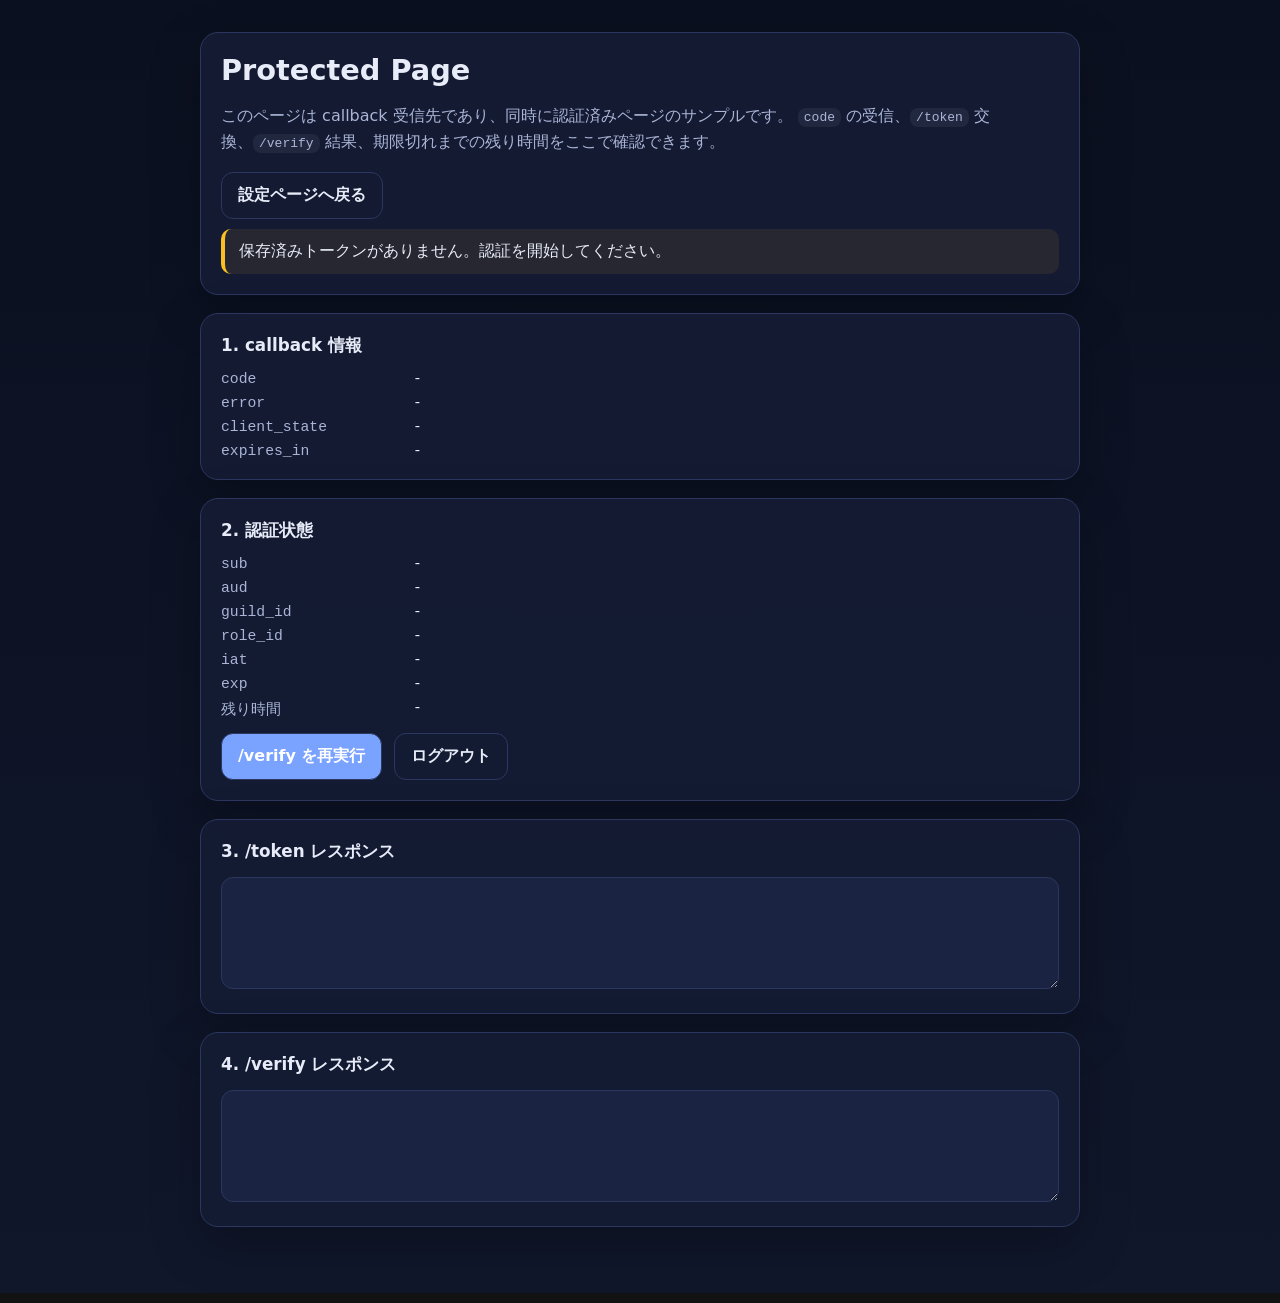
==== protected.html @ 15026aa2 "OAuth2テストサイトの構成を変更" ====
<!DOCTYPE html>
<html lang="ja">
<head>
  <meta charset="UTF-8" />
  <meta name="viewport" content="width=device-width, initial-scale=1.0" />
  <title>Protected Page - Wplaceoki OAuth2 Test</title>
  <link rel="stylesheet" href="./style.css" />
</head>
<body>
  <div class="wrap">
    <div class="card">
      <h1>Protected Page</h1>
      <p>
        このページは callback 受信先であり、同時に認証済みページのサンプルです。
        <code>code</code> の受信、<code>/token</code> 交換、<code>/verify</code> 結果、期限切れまでの残り時間をここで確認できます。
      </p>
      <div class="row">
        <a class="button-link secondary" href="./index.html">設定ページへ戻る</a>
      </div>
      <div id="pageStatus" class="status warn">初期化中...</div>
    </div>

    <div class="card">
      <h2>1. callback 情報</h2>
      <div class="kv mono">
        <div>code</div><div id="codeValue">-</div>
        <div>error</div><div id="errorValue">-</div>
        <div>client_state</div><div id="clientStateValue">-</div>
        <div>expires_in</div><div id="expiresInValue">-</div>
      </div>
    </div>

    <div class="card">
      <h2>2. 認証状態</h2>
      <div class="kv mono">
        <div>sub</div><div id="subValue">-</div>
        <div>aud</div><div id="audValue">-</div>
        <div>guild_id</div><div id="guildValue">-</div>
        <div>role_id</div><div id="roleValue">-</div>
        <div>iat</div><div id="iatValue">-</div>
        <div>exp</div><div id="expValue">-</div>
        <div>残り時間</div><div id="remainingValue">-</div>
      </div>
      <div class="row" style="margin-top: 14px;">
        <button id="reverifyBtn" type="button">/verify を再実行</button>
        <button id="logoutBtn" type="button" class="secondary">ログアウト</button>
      </div>
    </div>

    <div class="card">
      <h2>3. /token レスポンス</h2>
      <textarea id="tokenOutput" class="mono" readonly></textarea>
    </div>

    <div class="card">
      <h2>4. /verify レスポンス</h2>
      <textarea id="verifyOutput" class="mono" readonly></textarea>
    </div>

    <div class="card" id="protectedContentCard" style="display: none;">
      <h2>5. 保護された内容</h2>
      <p>
        ここが、認証に成功し、有効期限内のみ表示される保護コンテンツのサンプルです。
      </p>
      <div class="status ok">
        トークンが有効なので閲覧可能です。
      </div>
    </div>
  </div>

  <script>
    const STATE_KEY = "wplaceoki-oauth-test-state";
    const TOKEN_KEY = "wplaceoki-oauth-test-token";
    const TOKEN_RESPONSE_KEY = "wplaceoki-oauth-test-token-response";

    const authBase = "https://oauth2.wplaceoki.com";
    const redirectUri = location.href.split("?")[0].split("#")[0];

    const els = {
      pageStatus: document.getElementById("pageStatus"),
      codeValue: document.getElementById("codeValue"),
      errorValue: document.getElementById("errorValue"),
      clientStateValue: document.getElementById("clientStateValue"),
      expiresInValue: document.getElementById("expiresInValue"),

      subValue: document.getElementById("subValue"),
      audValue: document.getElementById("audValue"),
      guildValue: document.getElementById("guildValue"),
      roleValue: document.getElementById("roleValue"),
      iatValue: document.getElementById("iatValue"),
      expValue: document.getElementById("expValue"),
      remainingValue: document.getElementById("remainingValue"),

      tokenOutput: document.getElementById("tokenOutput"),
      verifyOutput: document.getElementById("verifyOutput"),
      reverifyBtn: document.getElementById("reverifyBtn"),
      logoutBtn: document.getElementById("logoutBtn"),
      protectedContentCard: document.getElementById("protectedContentCard")
    };

    let currentClaims = null;
    let timerId = null;

    function setStatus(type, text) {
      els.pageStatus.className = `status ${type}`.trim();
      els.pageStatus.textContent = text;
    }

    function parseQuery() {
      const url = new URL(location.href);
      return {
        code: url.searchParams.get("code") || "",
        error: url.searchParams.get("error") || "",
        clientState: url.searchParams.get("client_state") || "",
        expiresIn: url.searchParams.get("expires_in") || ""
      };
    }

    function renderQueryInfo() {
      const q = parseQuery();
      els.codeValue.textContent = q.code || "-";
      els.errorValue.textContent = q.error || "-";
      els.clientStateValue.textContent = q.clientState || "-";
      els.expiresInValue.textContent = q.expiresIn || "-";
    }

    function formatUnixTime(sec) {
      if (!sec) return "-";
      return new Date(sec * 1000).toLocaleString("ja-JP");
    }

    function formatRemaining(sec) {
      if (sec <= 0) return "期限切れ";
      const h = Math.floor(sec / 3600);
      const m = Math.floor((sec % 3600) / 60);
      const s = sec % 60;
      return `${h}時間 ${m}分 ${s}秒`;
    }

    function setProtectedVisible(visible) {
      els.protectedContentCard.style.display = visible ? "" : "none";
    }

    function renderClaims(claims) {
      currentClaims = claims;
      els.subValue.textContent = claims.sub || "-";
      els.audValue.textContent = claims.aud || "-";
      els.guildValue.textContent = claims.guild_id || "-";
      els.roleValue.textContent = claims.role_id || "-";
      els.iatValue.textContent = formatUnixTime(claims.iat);
      els.expValue.textContent = formatUnixTime(claims.exp);
      updateRemaining();
    }

    function clearClaims() {
      currentClaims = null;
      els.subValue.textContent = "-";
      els.audValue.textContent = "-";
      els.guildValue.textContent = "-";
      els.roleValue.textContent = "-";
      els.iatValue.textContent = "-";
      els.expValue.textContent = "-";
      els.remainingValue.textContent = "-";
    }

    function updateRemaining() {
      if (!currentClaims || !currentClaims.exp) {
        els.remainingValue.textContent = "-";
        return;
      }

      const now = Math.floor(Date.now() / 1000);
      const remain = currentClaims.exp - now;
      els.remainingValue.textContent = formatRemaining(remain);

      if (remain <= 0) {
        localStorage.removeItem(TOKEN_KEY);
        localStorage.removeItem(TOKEN_RESPONSE_KEY);
        clearInterval(timerId);
        clearClaims();
        setProtectedVisible(false);
        setStatus("err", "トークンの有効期限が切れました。再認証してください。");
      }
    }

    async function exchangeCode(code) {
      setStatus("warn", "/token を呼び出しています...");

      const res = await fetch(`${authBase}/token`, {
        method: "POST",
        headers: { "Content-Type": "application/json" },
        body: JSON.stringify({
          code,
          redirect_uri: redirectUri
        })
      });

      const data = await res.json();
      els.tokenOutput.value = JSON.stringify(data, null, 2);

      if (!data.ok) {
        setProtectedVisible(false);
        setStatus("err", `/token 失敗: ${data.error || res.status}`);
        return false;
      }

      localStorage.setItem(TOKEN_KEY, data.access_token || "");
      localStorage.setItem(TOKEN_RESPONSE_KEY, JSON.stringify(data));
      return true;
    }

    async function verifyToken() {
      const token = localStorage.getItem(TOKEN_KEY) || "";

      if (!token) {
        setProtectedVisible(false);
        clearClaims();
        setStatus("warn", "保存済みトークンがありません。認証を開始してください。");
        return false;
      }

      const res = await fetch(`${authBase}/verify`, {
        headers: {
          "Authorization": `Bearer ${token}`
        }
      });

      const data = await res.json();
      els.verifyOutput.value = JSON.stringify(data, null, 2);

      if (!data.ok || !data.claims) {
        localStorage.removeItem(TOKEN_KEY);
        localStorage.removeItem(TOKEN_RESPONSE_KEY);
        clearClaims();
        setProtectedVisible(false);
        setStatus("err", `トークンが無効です: ${data.error || res.status}`);
        return false;
      }

      renderClaims(data.claims);
      setProtectedVisible(true);
      setStatus("ok", "トークンは有効です。保護ページを利用できます。");

      clearInterval(timerId);
      timerId = setInterval(updateRemaining, 1000);
      return true;
    }

    async function processPage() {
      renderQueryInfo();

      const q = parseQuery();
      const expectedState = localStorage.getItem(STATE_KEY) || "";

      if (q.error) {
        setProtectedVisible(false);
        setStatus("err", `認証失敗: ${q.error}`);
        return;
      }

      if (q.code) {
        if (!q.clientState || !expectedState || q.clientState !== expectedState) {
          setProtectedVisible(false);
          setStatus("err", "client_state が一致しません。");
          return;
        }

        const exchanged = await exchangeCode(q.code);
        if (!exchanged) {
          return;
        }

        history.replaceState({}, "", redirectUri);
      }

      const tokenResponseRaw = localStorage.getItem(TOKEN_RESPONSE_KEY);
      if (tokenResponseRaw) {
        try {
          els.tokenOutput.value = JSON.stringify(JSON.parse(tokenResponseRaw), null, 2);
        } catch {
          els.tokenOutput.value = tokenResponseRaw;
        }
      }

      await verifyToken();
    }

    function logout() {
      localStorage.removeItem(TOKEN_KEY);
      localStorage.removeItem(TOKEN_RESPONSE_KEY);
      localStorage.removeItem(STATE_KEY);
      clearInterval(timerId);
      clearClaims();
      setProtectedVisible(false);
      els.tokenOutput.value = "";
      els.verifyOutput.value = "";
      history.replaceState({}, "", redirectUri);
      renderQueryInfo();
      setStatus("warn", "ログアウトしました。");
    }

    els.reverifyBtn.addEventListener("click", verifyToken);
    els.logoutBtn.addEventListener("click", logout);

    processPage();
  </script>
</body>
</html>
---- style.css ----
:root {
  color-scheme: dark;
  --bg: #0b1020;
  --panel: #141c33;
  --panel-2: #1a2442;
  --text: #e8ecf8;
  --muted: #aab5d6;
  --accent: #7aa2ff;
  --ok: #4ade80;
  --warn: #fbbf24;
  --err: #f87171;
  --border: #2b375f;
}

* {
  box-sizing: border-box;
}

body {
  margin: 0;
  font-family: system-ui, -apple-system, BlinkMacSystemFont, "Segoe UI", sans-serif;
  background: linear-gradient(180deg, #0b1020 0%, #10172b 100%);
  color: var(--text);
  min-height: 100vh;
}

.wrap {
  max-width: 920px;
  margin: 0 auto;
  padding: 32px 20px 48px;
}

.card {
  background: rgba(20, 28, 51, 0.92);
  border: 1px solid var(--border);
  border-radius: 18px;
  padding: 20px;
  box-shadow: 0 18px 50px rgba(0, 0, 0, 0.25);
  margin-bottom: 18px;
}

h1,
h2 {
  margin: 0 0 14px;
}

h1 {
  font-size: 1.8rem;
}

h2 {
  font-size: 1.05rem;
  color: var(--text);
}

p,
li {
  line-height: 1.65;
  color: var(--muted);
}

.grid {
  display: grid;
  grid-template-columns: repeat(auto-fit, minmax(260px, 1fr));
  gap: 16px;
}

label {
  display: block;
  font-size: 0.92rem;
  font-weight: 600;
  margin-bottom: 8px;
  color: var(--text);
}

input,
textarea {
  width: 100%;
  background: var(--panel-2);
  color: var(--text);
  border: 1px solid var(--border);
  border-radius: 12px;
  padding: 12px 14px;
  font: inherit;
}

textarea {
  min-height: 112px;
  resize: vertical;
}

.row {
  display: flex;
  gap: 12px;
  flex-wrap: wrap;
}

button,
.button-link {
  appearance: none;
  border: 1px solid var(--border);
  background: var(--accent);
  color: white;
  border-radius: 12px;
  padding: 12px 16px;
  font: inherit;
  font-weight: 700;
  cursor: pointer;
  text-decoration: none;
  display: inline-block;
}

button.secondary,
.button-link.secondary {
  background: transparent;
  color: var(--text);
}

.mono {
  font-family: ui-monospace, SFMono-Regular, Menlo, Consolas, monospace;
  font-size: 0.92rem;
  word-break: break-all;
}

.status {
  border-left: 4px solid var(--accent);
  padding: 12px 14px;
  border-radius: 10px;
  background: rgba(122, 162, 255, 0.08);
  margin-top: 10px;
  white-space: pre-wrap;
}

.status.ok {
  border-left-color: var(--ok);
  background: rgba(74, 222, 128, 0.08);
}

.status.warn {
  border-left-color: var(--warn);
  background: rgba(251, 191, 36, 0.08);
}

.status.err {
  border-left-color: var(--err);
  background: rgba(248, 113, 113, 0.08);
}

code {
  background: rgba(255, 255, 255, 0.06);
  border-radius: 8px;
  padding: 2px 6px;
}

.small {
  font-size: 0.92rem;
}

.kv {
  display: grid;
  grid-template-columns: 180px 1fr;
  gap: 8px 12px;
  align-items: start;
}

.kv > div:nth-child(odd) {
  color: var(--muted);
  font-size: 0.92rem;
}

.list {
  margin: 0;
  padding-left: 1.2rem;
}

@media (max-width: 640px) {
  .kv {
    grid-template-columns: 1fr;
  }
}
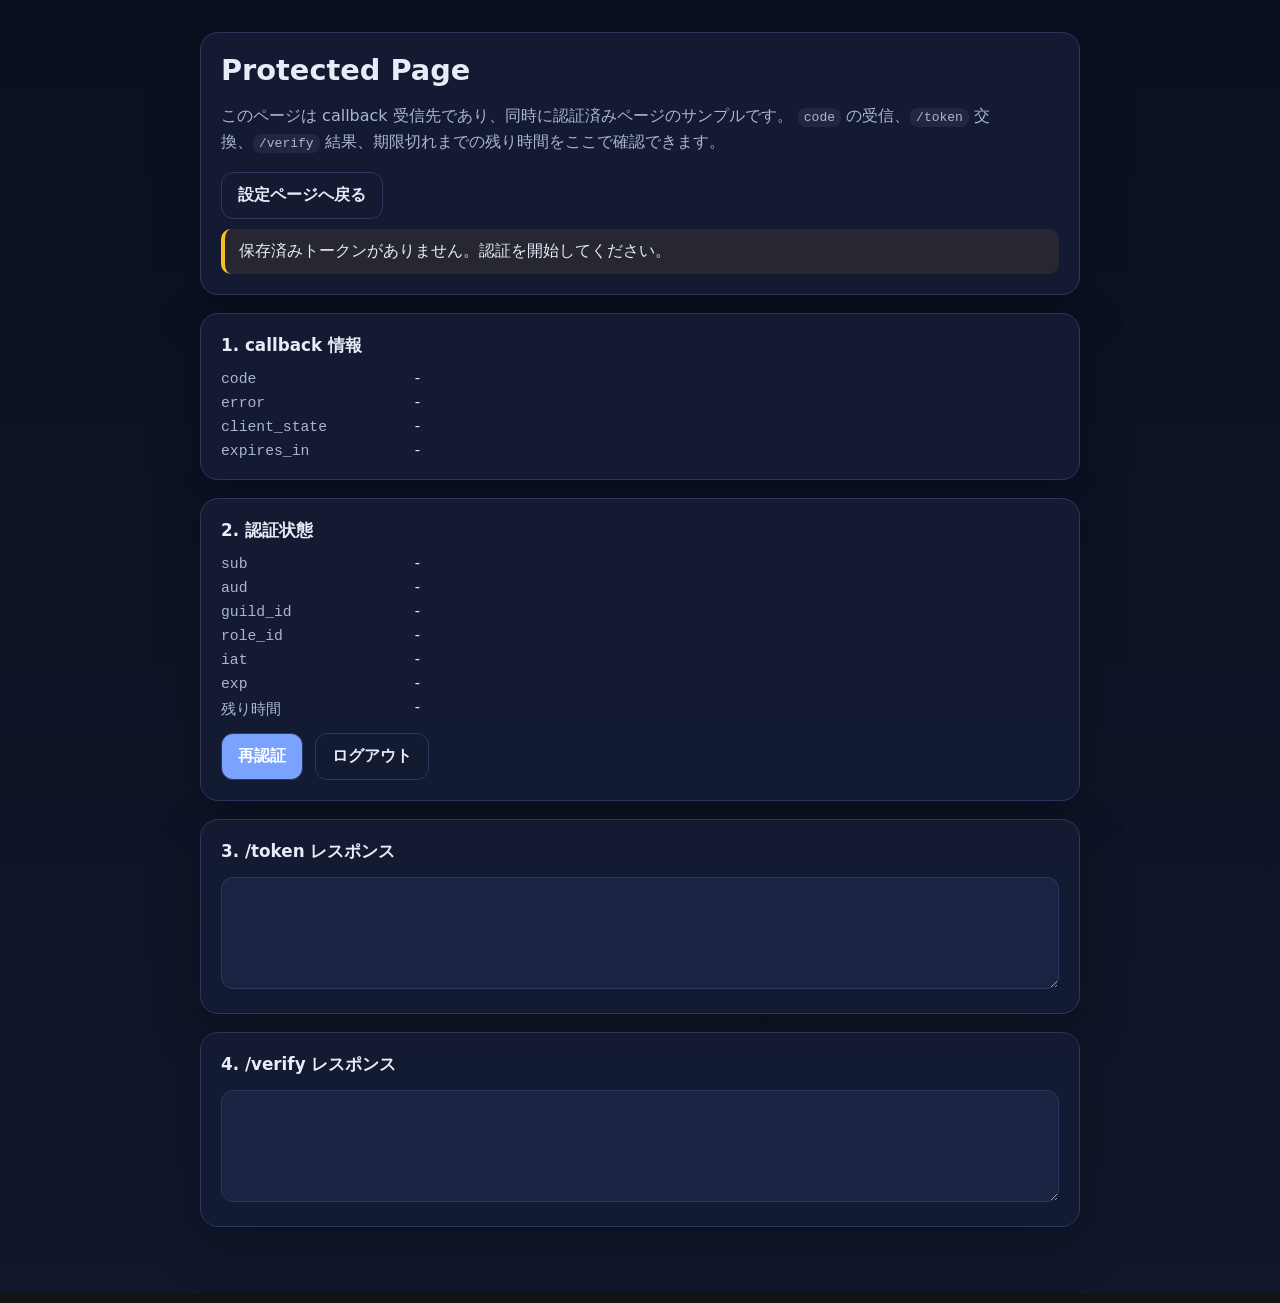
==== commit 9095710d: "無意味なUIを変更" ====
--- a/protected.html
+++ b/protected.html
@@ -42,7 +42,7 @@
         <div>残り時間</div><div id="remainingValue">-</div>
       </div>
       <div class="row" style="margin-top: 14px;">
-        <button id="reverifyBtn" type="button">/verify を再実行</button>
+        <button id="reauthBtn" type="button">再認証</button>
         <button id="logoutBtn" type="button" class="secondary">ログアウト</button>
       </div>
     </div>
@@ -93,7 +93,7 @@
 
       tokenOutput: document.getElementById("tokenOutput"),
       verifyOutput: document.getElementById("verifyOutput"),
-      reverifyBtn: document.getElementById("reverifyBtn"),
+      reauthBtn: document.getElementById("reauthBtn"),
       logoutBtn: document.getElementById("logoutBtn"),
       protectedContentCard: document.getElementById("protectedContentCard")
     };
@@ -299,7 +299,9 @@
       setStatus("warn", "ログアウトしました。");
     }
 
-    els.reverifyBtn.addEventListener("click", verifyToken);
+    els.reauthBtn.addEventListener("click", () => {
+      location.href = "./index.html";
+    });
     els.logoutBtn.addEventListener("click", logout);
 
     processPage();
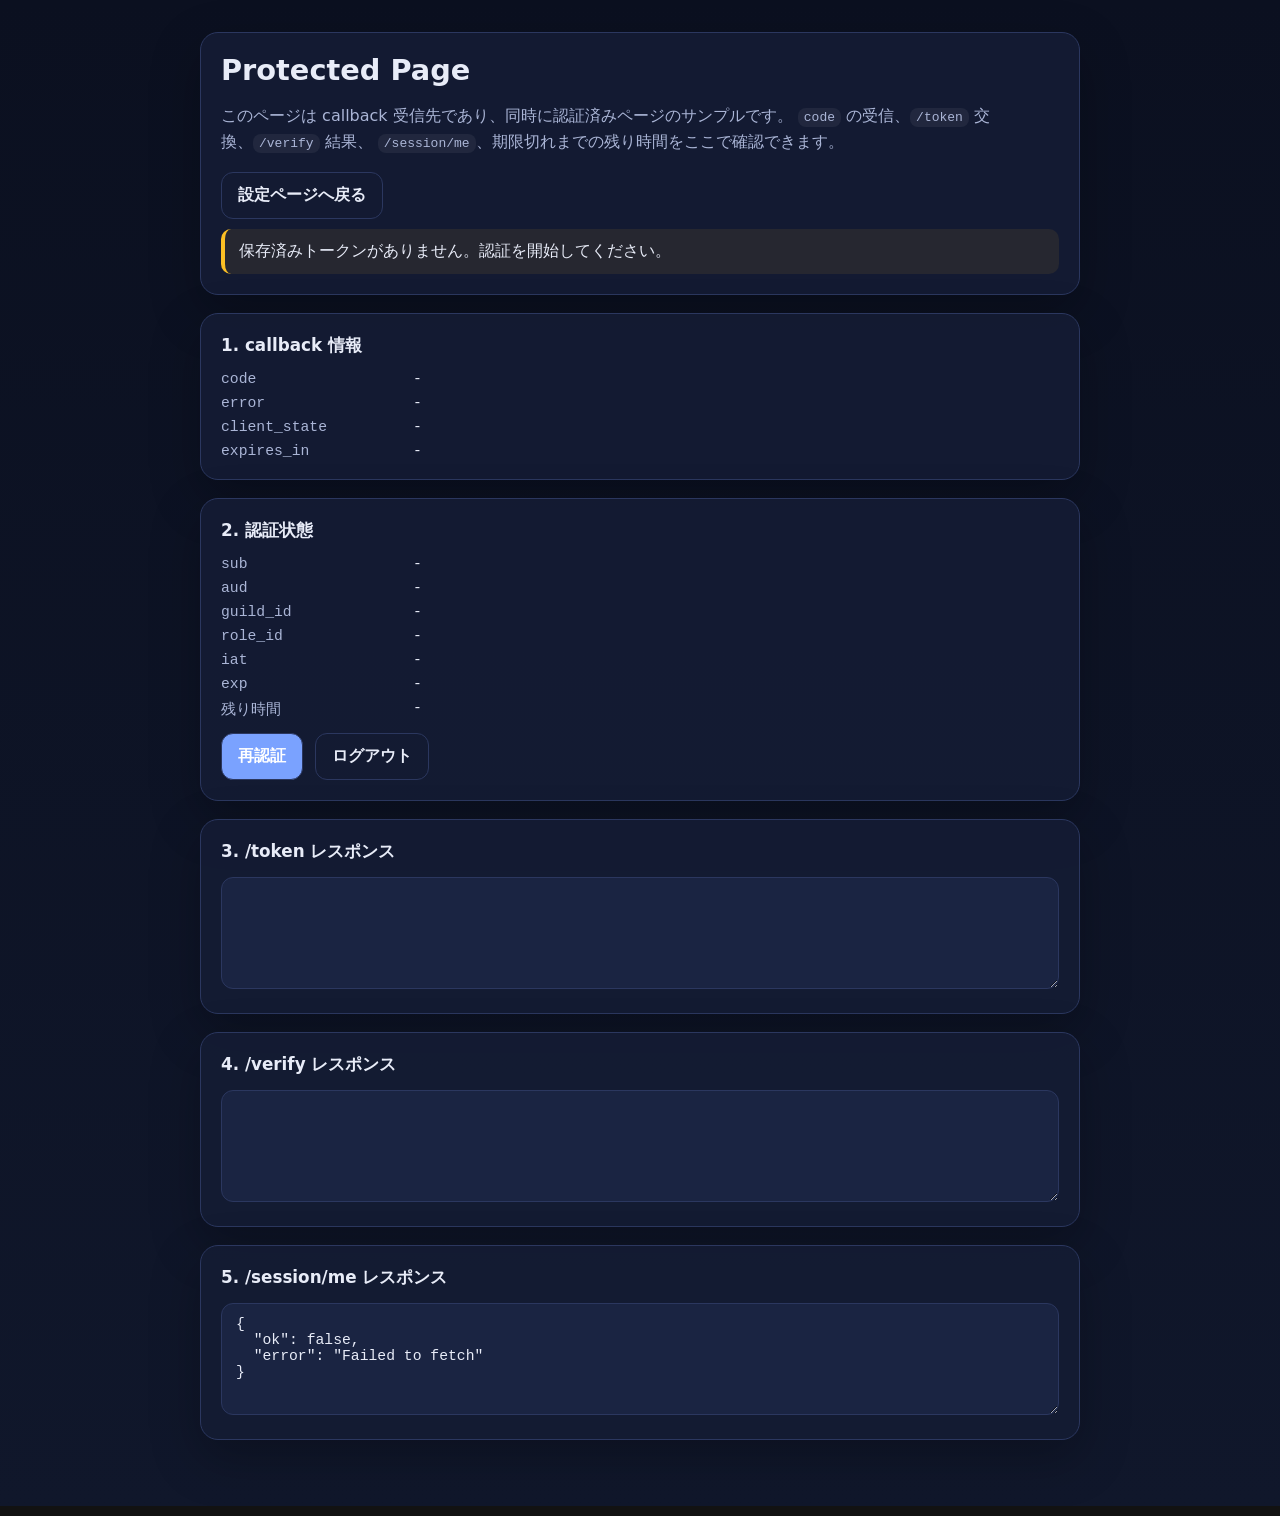
==== commit 1f693e35: "認証鯖版" ====
--- a/protected.html
+++ b/protected.html
@@ -12,7 +12,8 @@
       <h1>Protected Page</h1>
       <p>
         このページは callback 受信先であり、同時に認証済みページのサンプルです。
-        <code>code</code> の受信、<code>/token</code> 交換、<code>/verify</code> 結果、期限切れまでの残り時間をここで確認できます。
+        <code>code</code> の受信、<code>/token</code> 交換、<code>/verify</code> 結果、
+        <code>/session/me</code>、期限切れまでの残り時間をここで確認できます。
       </p>
       <div class="row">
         <a class="button-link secondary" href="./index.html">設定ページへ戻る</a>
@@ -57,8 +58,13 @@
       <textarea id="verifyOutput" class="mono" readonly></textarea>
     </div>
 
+    <div class="card">
+      <h2>5. /session/me レスポンス</h2>
+      <textarea id="sessionOutput" class="mono" readonly></textarea>
+    </div>
+
     <div class="card" id="protectedContentCard" style="display: none;">
-      <h2>5. 保護された内容</h2>
+      <h2>6. 保護された内容</h2>
       <p>
         ここが、認証に成功し、有効期限内のみ表示される保護コンテンツのサンプルです。
       </p>
@@ -73,7 +79,7 @@
     const TOKEN_KEY = "wplaceoki-oauth-test-token";
     const TOKEN_RESPONSE_KEY = "wplaceoki-oauth-test-token-response";
 
-    const authBase = "https://oauth2.wplaceoki.com";
+    const authBase = "https://auth.wplaceoki.com";
     const redirectUri = location.href.split("?")[0].split("#")[0];
 
     const els = {
@@ -93,6 +99,7 @@
 
       tokenOutput: document.getElementById("tokenOutput"),
       verifyOutput: document.getElementById("verifyOutput"),
+      sessionOutput: document.getElementById("sessionOutput"),
       reauthBtn: document.getElementById("reauthBtn"),
       logoutBtn: document.getElementById("logoutBtn"),
       protectedContentCard: document.getElementById("protectedContentCard")
@@ -246,6 +253,25 @@
       return true;
     }
 
+    async function loadSessionMe() {
+      try {
+        const url = new URL(`${authBase}/session/me`);
+        url.searchParams.set("redirect_uri", redirectUri);
+
+        const res = await fetch(url, {
+          credentials: "include"
+        });
+        const data = await res.json();
+        els.sessionOutput.value = JSON.stringify(data, null, 2);
+      } catch (error) {
+        els.sessionOutput.value = JSON.stringify(
+          { ok: false, error: error instanceof Error ? error.message : String(error) },
+          null,
+          2
+        );
+      }
+    }
+
     async function processPage() {
       renderQueryInfo();
 
@@ -254,6 +280,7 @@
 
       if (q.error) {
         setProtectedVisible(false);
+        await loadSessionMe();
         setStatus("err", `認証失敗: ${q.error}`);
         return;
       }
@@ -261,12 +288,14 @@
       if (q.code) {
         if (!q.clientState || !expectedState || q.clientState !== expectedState) {
           setProtectedVisible(false);
+          await loadSessionMe();
           setStatus("err", "client_state が一致しません。");
           return;
         }
 
         const exchanged = await exchangeCode(q.code);
         if (!exchanged) {
+          await loadSessionMe();
           return;
         }
 
@@ -283,9 +312,17 @@
       }
 
       await verifyToken();
-    }
-
-    function logout() {
+      await loadSessionMe();
+    }
+
+    async function logout() {
+      try {
+        await fetch(`${authBase}/logout`, {
+          method: "POST",
+          credentials: "include"
+        });
+      } catch {}
+
       localStorage.removeItem(TOKEN_KEY);
       localStorage.removeItem(TOKEN_RESPONSE_KEY);
       localStorage.removeItem(STATE_KEY);
@@ -294,6 +331,7 @@
       setProtectedVisible(false);
       els.tokenOutput.value = "";
       els.verifyOutput.value = "";
+      els.sessionOutput.value = "";
       history.replaceState({}, "", redirectUri);
       renderQueryInfo();
       setStatus("warn", "ログアウトしました。");
@@ -302,7 +340,10 @@
     els.reauthBtn.addEventListener("click", () => {
       location.href = "./index.html";
     });
-    els.logoutBtn.addEventListener("click", logout);
+
+    els.logoutBtn.addEventListener("click", () => {
+      logout();
+    });
 
     processPage();
   </script>
